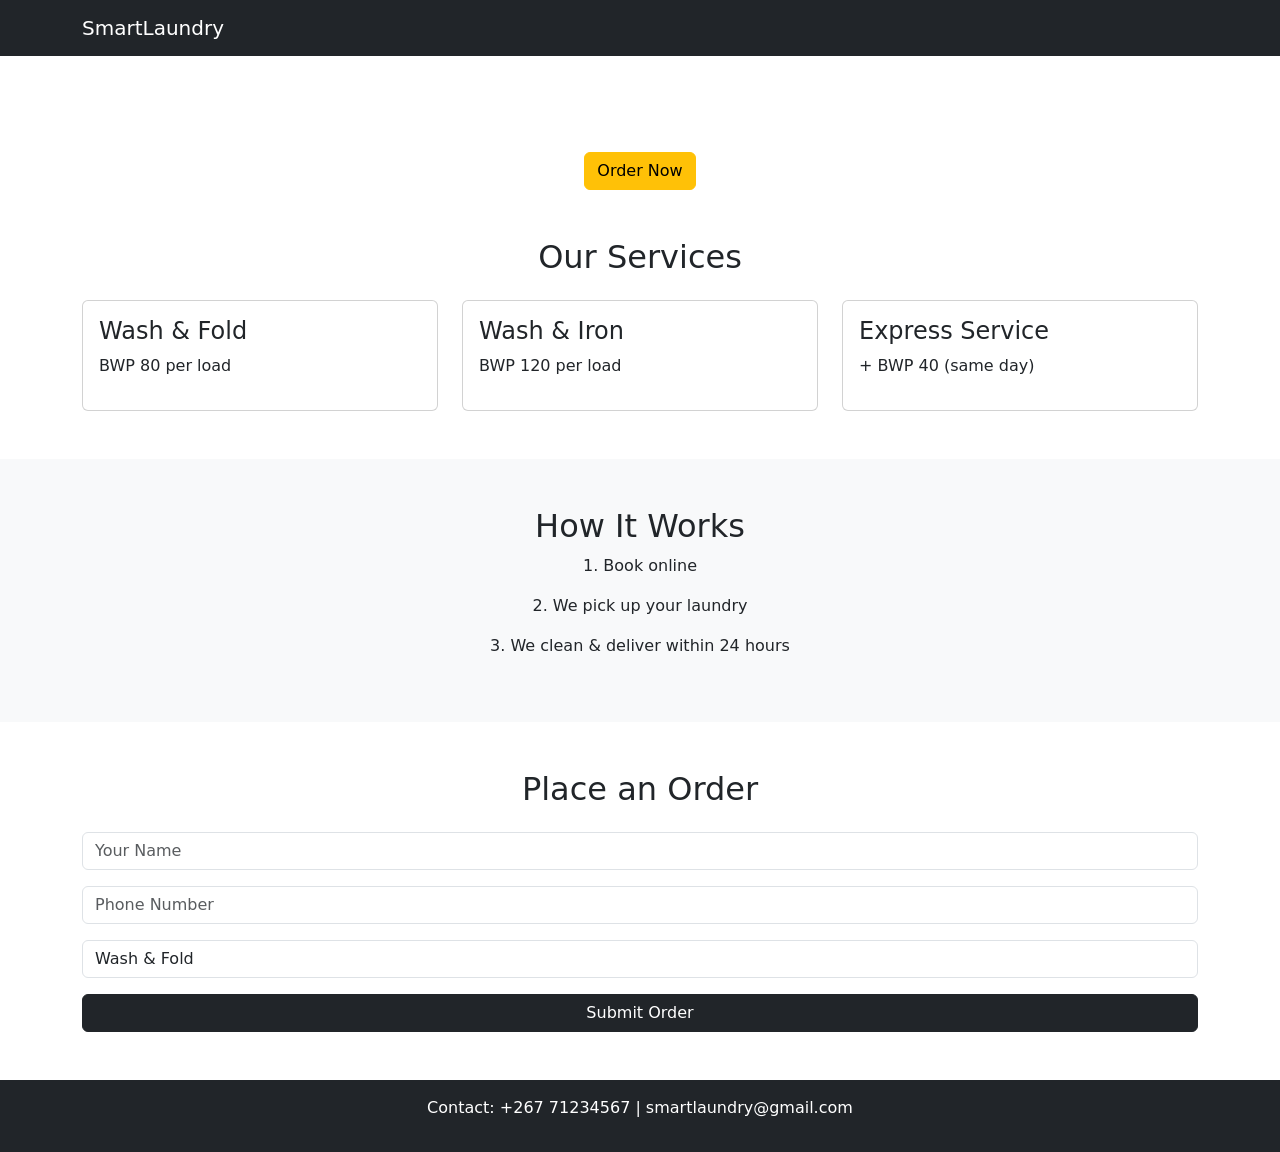
==== index.html @ 8b80cc95 "Initial Development" ====
<!DOCTYPE html>
<html lang="en">
<head>
    <meta charset="UTF-8">
    <meta name="viewport" content="width=device-width, initial-scale=1.0">
    <title>SmartLaundry Botswana</title>

    <!-- Bootstrap -->
    <link href="https://cdn.jsdelivr.net/npm/bootstrap@5.3.0/dist/css/bootstrap.min.css" rel="stylesheet">

    <link rel="stylesheet" href="style.css">
</head>
<body>

<!-- NAVBAR -->
<nav class="navbar navbar-expand-lg navbar-dark bg-dark">
  <div class="container">
    <a class="navbar-brand" href="#">SmartLaundry</a>
  </div>
</nav>

<!-- HERO -->
<section class="hero text-center text-white d-flex align-items-center">
    <div class="container">
        <h1>Laundry Pickup & Delivery in Gaborone</h1>
        <p>Fast, Affordable & Convenient</p>
        <a href="#order" class="btn btn-warning">Order Now</a>
    </div>
</section>

<!-- SERVICES -->
<section class="container my-5">
    <h2 class="text-center mb-4">Our Services</h2>
    <div class="row">

        <div class="col-md-4">
            <div class="card p-3">
                <h4>Wash & Fold</h4>
                <p>BWP 80 per load</p>
            </div>
        </div>

        <div class="col-md-4">
            <div class="card p-3">
                <h4>Wash & Iron</h4>
                <p>BWP 120 per load</p>
            </div>
        </div>

        <div class="col-md-4">
            <div class="card p-3">
                <h4>Express Service</h4>
                <p>+ BWP 40 (same day)</p>
            </div>
        </div>

    </div>
</section>

<!-- HOW IT WORKS -->
<section class="bg-light py-5">
    <div class="container text-center">
        <h2>How It Works</h2>
        <p>1. Book online</p>
        <p>2. We pick up your laundry</p>
        <p>3. We clean & deliver within 24 hours</p>
    </div>
</section>

<!-- ORDER FORM -->
<section id="order" class="container my-5">
    <h2 class="text-center mb-4">Place an Order</h2>

    <form id="orderForm">
        <input class="form-control mb-3" type="text" placeholder="Your Name" required>
        <input class="form-control mb-3" type="text" placeholder="Phone Number" required>
        
        <select class="form-control mb-3">
            <option>Wash & Fold</option>
            <option>Wash & Iron</option>
            <option>Express</option>
        </select>

        <button class="btn btn-dark w-100">Submit Order</button>
    </form>
</section>

<!-- CONTACT -->
<footer class="bg-dark text-white text-center p-3">
    <p>Contact: +267 71234567 | smartlaundry@gmail.com</p>
</footer>

<script src="script.js"></script>
</body>
</html>
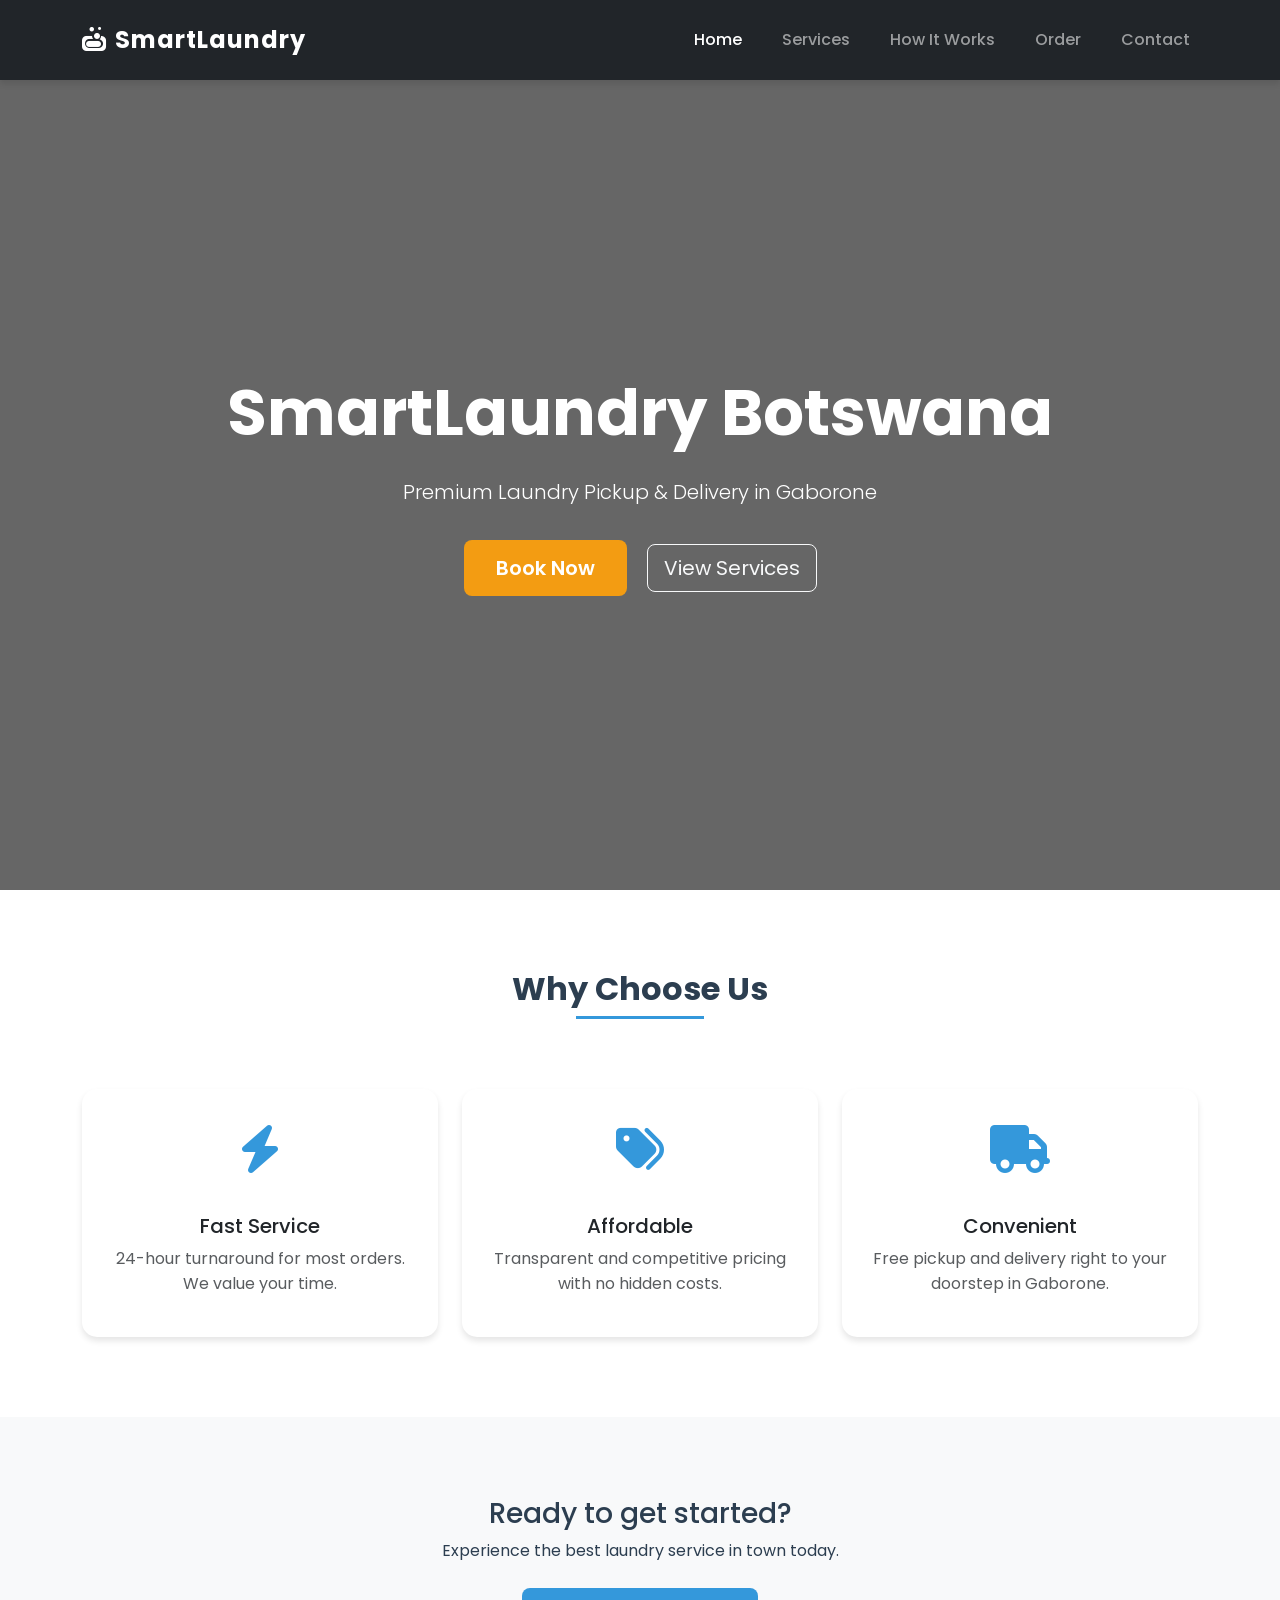
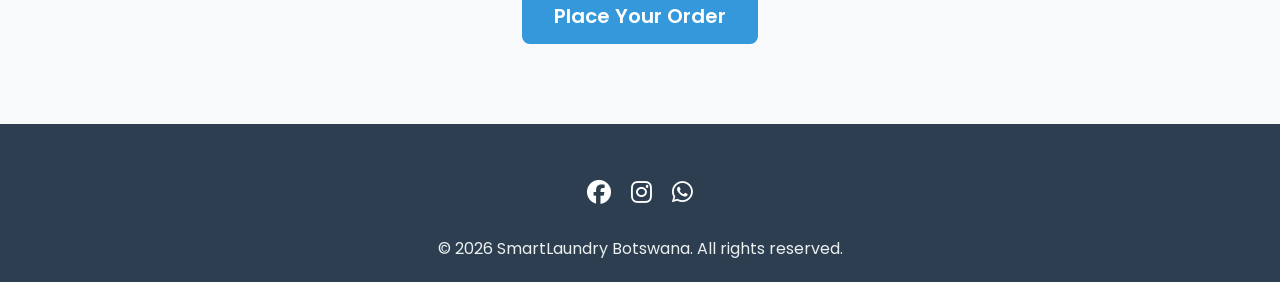
==== commit c2b3d30c: "Update 2" ====
--- a/index.html
+++ b/index.html
@@ -1,95 +1,106 @@
 <!DOCTYPE html>
 <html lang="en">
 <head>
-    <meta charset="UTF-8">
-    <meta name="viewport" content="width=device-width, initial-scale=1.0">
-    <title>SmartLaundry Botswana</title>
+  <meta charset="UTF-8">
+  <meta name="viewport" content="width=device-width, initial-scale=1.0">
+  <title>SmartLaundry Botswana | Premium Laundry Services</title>
 
-    <!-- Bootstrap -->
-    <link href="https://cdn.jsdelivr.net/npm/bootstrap@5.3.0/dist/css/bootstrap.min.css" rel="stylesheet">
-
-    <link rel="stylesheet" href="style.css">
+  <link href="https://cdn.jsdelivr.net/npm/bootstrap@5.3.0/dist/css/bootstrap.min.css" rel="stylesheet">
+  <link rel="stylesheet" href="https://cdnjs.cloudflare.com/ajax/libs/font-awesome/6.4.0/css/all.min.css">
+  <link rel="stylesheet" href="styles.css">
 </head>
 <body>
 
 <!-- NAVBAR -->
-<nav class="navbar navbar-expand-lg navbar-dark bg-dark">
+<nav class="navbar navbar-expand-lg navbar-dark bg-dark sticky-top">
   <div class="container">
-    <a class="navbar-brand" href="#">SmartLaundry</a>
+    <a class="navbar-brand" href="index.html">
+      <i class="fas fa-soap me-2"></i>SmartLaundry
+    </a>
+
+    <button class="navbar-toggler" type="button" data-bs-toggle="collapse" data-bs-target="#nav">
+      <span class="navbar-toggler-icon"></span>
+    </button>
+
+    <div class="collapse navbar-collapse" id="nav">
+      <ul class="navbar-nav ms-auto">
+        <li class="nav-item"><a class="nav-link active" href="index.html">Home</a></li>
+        <li class="nav-item"><a class="nav-link" href="services.html">Services</a></li>
+        <li class="nav-item"><a class="nav-link" href="how-it-works.html">How It Works</a></li>
+        <li class="nav-item"><a class="nav-link" href="order.html">Order</a></li>
+        <li class="nav-item"><a class="nav-link" href="contact.html">Contact</a></li>
+      </ul>
+    </div>
   </div>
 </nav>
 
 <!-- HERO -->
-<section class="hero text-center text-white d-flex align-items-center">
-    <div class="container">
-        <h1>Laundry Pickup & Delivery in Gaborone</h1>
-        <p>Fast, Affordable & Convenient</p>
-        <a href="#order" class="btn btn-warning">Order Now</a>
+<section class="hero text-white text-center">
+  <div class="container">
+    <h1 class="display-3 fw-bold">SmartLaundry Botswana</h1>
+    <p class="lead">Premium Laundry Pickup & Delivery in Gaborone</p>
+    <div class="mt-4">
+      <a href="order.html" class="btn btn-warning btn-lg me-3">Book Now</a>
+      <a href="services.html" class="btn btn-outline-light btn-lg">View Services</a>
     </div>
+  </div>
 </section>
 
-<!-- SERVICES -->
-<section class="container my-5">
-    <h2 class="text-center mb-4">Our Services</h2>
-    <div class="row">
-
-        <div class="col-md-4">
-            <div class="card p-3">
-                <h4>Wash & Fold</h4>
-                <p>BWP 80 per load</p>
-            </div>
+<!-- WHY US -->
+<section class="container text-center">
+  <h2 class="mb-5">Why Choose Us</h2>
+  <div class="row g-4 mt-2">
+    <div class="col-md-4">
+      <div class="card h-100 p-4">
+        <div class="feature-icon">
+          <i class="fas fa-bolt"></i>
         </div>
-
-        <div class="col-md-4">
-            <div class="card p-3">
-                <h4>Wash & Iron</h4>
-                <p>BWP 120 per load</p>
-            </div>
+        <h5>Fast Service</h5>
+        <p class="text-muted">24-hour turnaround for most orders. We value your time.</p>
+      </div>
+    </div>
+    <div class="col-md-4">
+      <div class="card h-100 p-4">
+        <div class="feature-icon">
+          <i class="fas fa-tags"></i>
         </div>
-
-        <div class="col-md-4">
-            <div class="card p-3">
-                <h4>Express Service</h4>
-                <p>+ BWP 40 (same day)</p>
-            </div>
+        <h5>Affordable</h5>
+        <p class="text-muted">Transparent and competitive pricing with no hidden costs.</p>
+      </div>
+    </div>
+    <div class="col-md-4">
+      <div class="card h-100 p-4">
+        <div class="feature-icon">
+          <i class="fas fa-truck"></i>
         </div>
-
+        <h5>Convenient</h5>
+        <p class="text-muted">Free pickup and delivery right to your doorstep in Gaborone.</p>
+      </div>
     </div>
+  </div>
 </section>
 
-<!-- HOW IT WORKS -->
-<section class="bg-light py-5">
-    <div class="container text-center">
-        <h2>How It Works</h2>
-        <p>1. Book online</p>
-        <p>2. We pick up your laundry</p>
-        <p>3. We clean & deliver within 24 hours</p>
-    </div>
+<!-- CTA -->
+<section class="bg-light text-center">
+  <div class="container">
+    <h3>Ready to get started?</h3>
+    <p class="mb-4">Experience the best laundry service in town today.</p>
+    <a href="order.html" class="btn btn-primary btn-lg">Place Your Order</a>
+  </div>
 </section>
 
-<!-- ORDER FORM -->
-<section id="order" class="container my-5">
-    <h2 class="text-center mb-4">Place an Order</h2>
-
-    <form id="orderForm">
-        <input class="form-control mb-3" type="text" placeholder="Your Name" required>
-        <input class="form-control mb-3" type="text" placeholder="Phone Number" required>
-        
-        <select class="form-control mb-3">
-            <option>Wash & Fold</option>
-            <option>Wash & Iron</option>
-            <option>Express</option>
-        </select>
-
-        <button class="btn btn-dark w-100">Submit Order</button>
-    </form>
-</section>
-
-<!-- CONTACT -->
-<footer class="bg-dark text-white text-center p-3">
-    <p>Contact: +267 71234567 | smartlaundry@gmail.com</p>
+<footer class="text-center">
+  <div class="container">
+    <div class="mb-4">
+      <a href="#" class="text-white me-3 fs-4"><i class="fab fa-facebook"></i></a>
+      <a href="#" class="text-white me-3 fs-4"><i class="fab fa-instagram"></i></a>
+      <a href="#" class="text-white fs-4"><i class="fab fa-whatsapp"></i></a>
+    </div>
+    <p>&copy; 2026 SmartLaundry Botswana. All rights reserved.</p>
+  </div>
 </footer>
 
+<script src="https://cdn.jsdelivr.net/npm/bootstrap@5.3.0/dist/js/bootstrap.bundle.min.js"></script>
 <script src="script.js"></script>
 </body>
-</html>+</html>
--- a/styles.css
+++ b/styles.css
@@ -0,0 +1,162 @@
+@import url('https://fonts.googleapis.com/css2?family=Poppins:wght@300;400;600;700&display=swap');
+
+:root {
+  --primary-color: #2c3e50;
+  --secondary-color: #3498db;
+  --accent-color: #f39c12;
+  --text-light: #ecf0f1;
+  --text-dark: #2c3e50;
+  --bg-light: #f8f9fa;
+  --shadow: 0 4px 6px rgba(0, 0, 0, 0.1);
+  --transition: all 0.3s ease;
+}
+
+body {
+  font-family: 'Poppins', sans-serif;
+  color: var(--text-dark);
+  line-height: 1.6;
+}
+
+/* NAVBAR */
+.navbar {
+  padding: 1rem 0;
+  box-shadow: var(--shadow);
+}
+
+.navbar-brand {
+  font-weight: 700;
+  font-size: 1.5rem;
+  letter-spacing: 1px;
+}
+
+.nav-link {
+  font-weight: 500;
+  margin-left: 1.5rem;
+  transition: var(--transition);
+}
+
+.nav-link:hover {
+  color: var(--secondary-color) !important;
+}
+
+/* HERO */
+.hero {
+  height: 90vh;
+  background: linear-gradient(rgba(0, 0, 0, 0.6), rgba(0, 0, 0, 0.6)), url('https://images.unsplash.com/photo-1581578731548-c64695cc6952') center/cover;
+  display: flex;
+  align-items: center;
+  justify-content: center;
+}
+
+.hero h1 {
+  font-size: 4rem;
+  font-weight: 700;
+  margin-bottom: 1.5rem;
+}
+
+.hero p {
+  font-size: 1.25rem;
+  margin-bottom: 2rem;
+}
+
+/* BUTTONS */
+.btn-primary {
+  background-color: var(--secondary-color);
+  border: none;
+  padding: 0.8rem 2rem;
+  font-weight: 600;
+  transition: var(--transition);
+}
+
+.btn-primary:hover {
+  background-color: #2980b9;
+  transform: translateY(-2px);
+  box-shadow: var(--shadow);
+}
+
+.btn-warning {
+  background-color: var(--accent-color);
+  border: none;
+  color: white;
+  padding: 0.8rem 2rem;
+  font-weight: 600;
+  transition: var(--transition);
+}
+
+.btn-warning:hover {
+  background-color: #e67e22;
+  transform: translateY(-2px);
+  box-shadow: var(--shadow);
+  color: white;
+}
+
+/* SECTIONS */
+section {
+  padding: 80px 0;
+}
+
+h2 {
+  font-weight: 700;
+  margin-bottom: 3rem;
+  position: relative;
+  display: inline-block;
+}
+
+h2::after {
+  content: '';
+  position: absolute;
+  width: 50%;
+  height: 3px;
+  background: var(--secondary-color);
+  bottom: -10px;
+  left: 25%;
+}
+
+/* CARDS */
+.card {
+  border: none;
+  border-radius: 15px;
+  box-shadow: var(--shadow);
+  transition: var(--transition);
+  overflow: hidden;
+}
+
+.card:hover {
+  transform: translateY(-10px);
+  box-shadow: 0 10px 20px rgba(0, 0, 0, 0.15);
+}
+
+.feature-icon {
+  font-size: 3rem;
+  color: var(--secondary-color);
+  margin-bottom: 1.5rem;
+}
+
+/* FOOTER */
+footer {
+  background-color: var(--primary-color);
+  color: var(--text-light);
+  padding: 50px 0 20px;
+}
+
+footer p {
+  margin-bottom: 0;
+}
+
+/* FORMS */
+.form-control {
+  padding: 0.8rem;
+  border-radius: 8px;
+  border: 1px solid #ddd;
+}
+
+.form-control:focus {
+  box-shadow: 0 0 0 0.25rem rgba(52, 152, 219, 0.25);
+  border-color: var(--secondary-color);
+}
+
+@media (max-width: 768px) {
+  .hero h1 {
+    font-size: 2.5rem;
+  }
+}
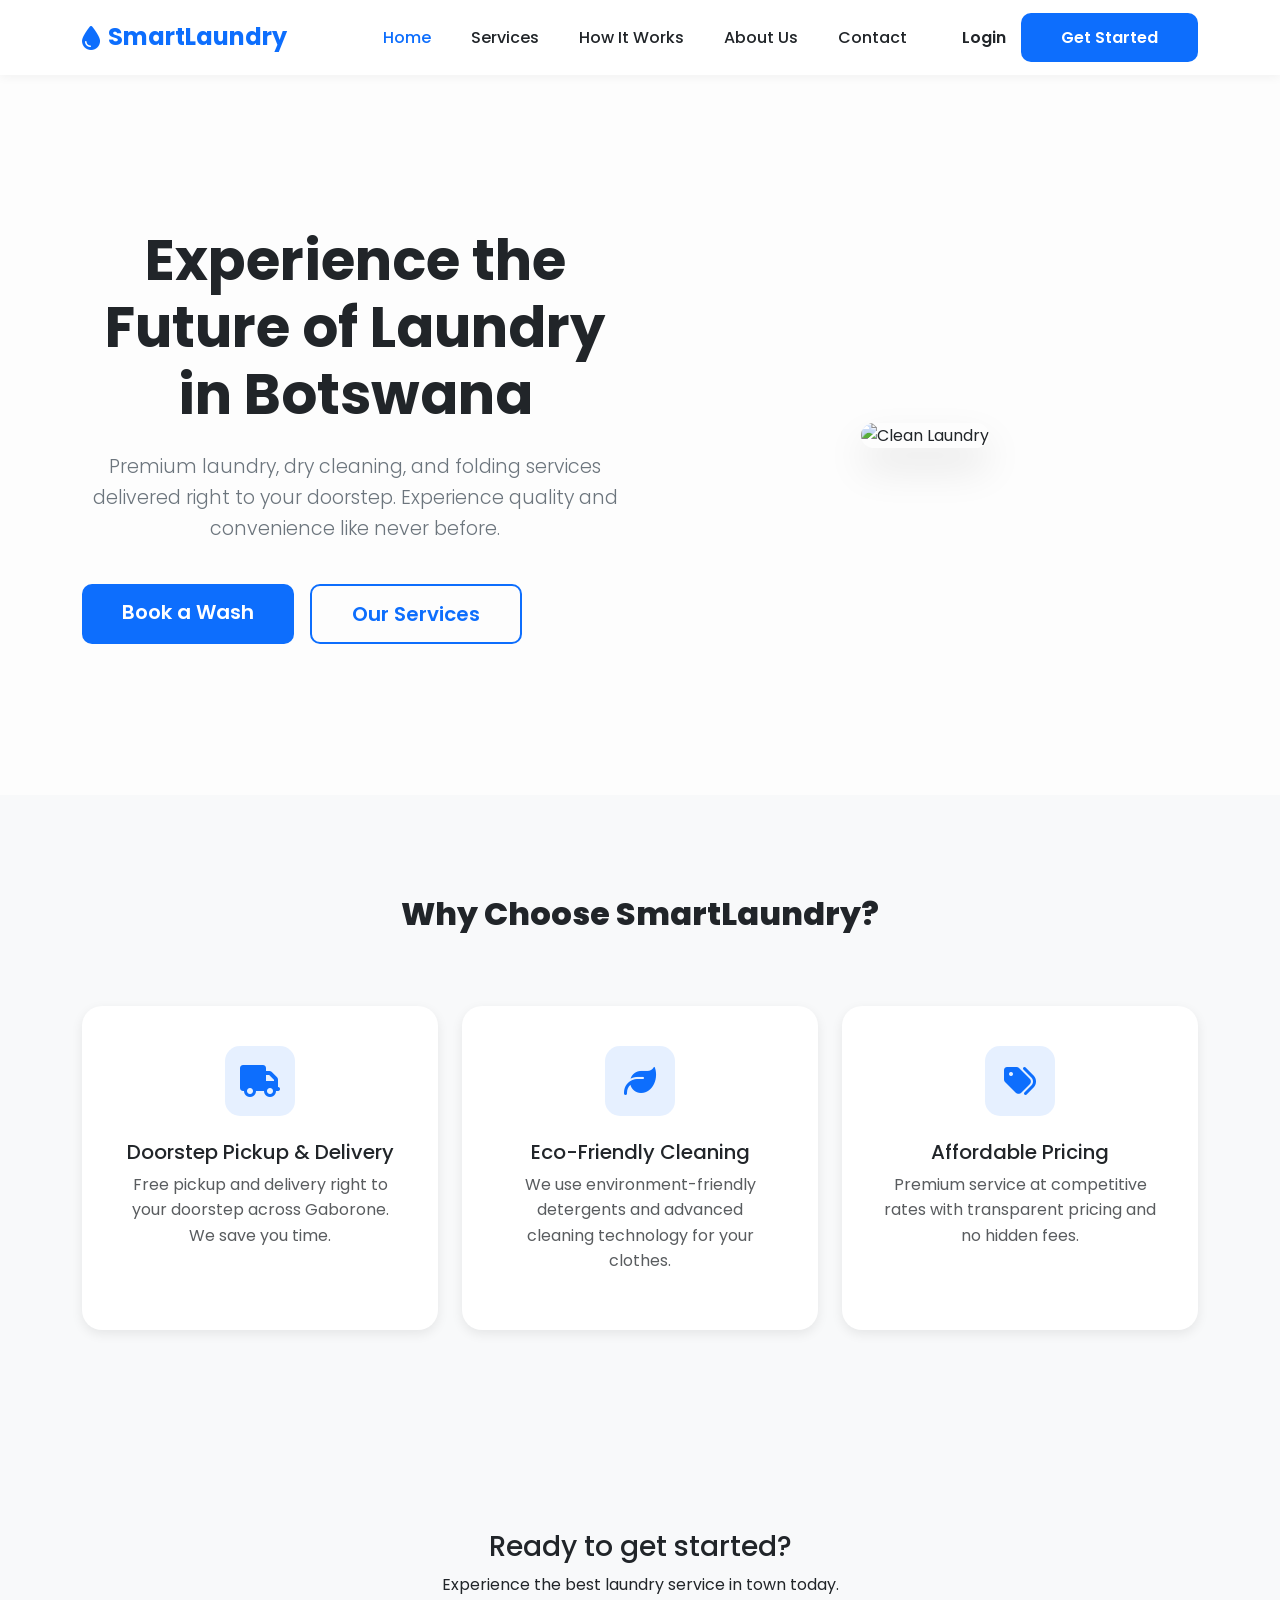
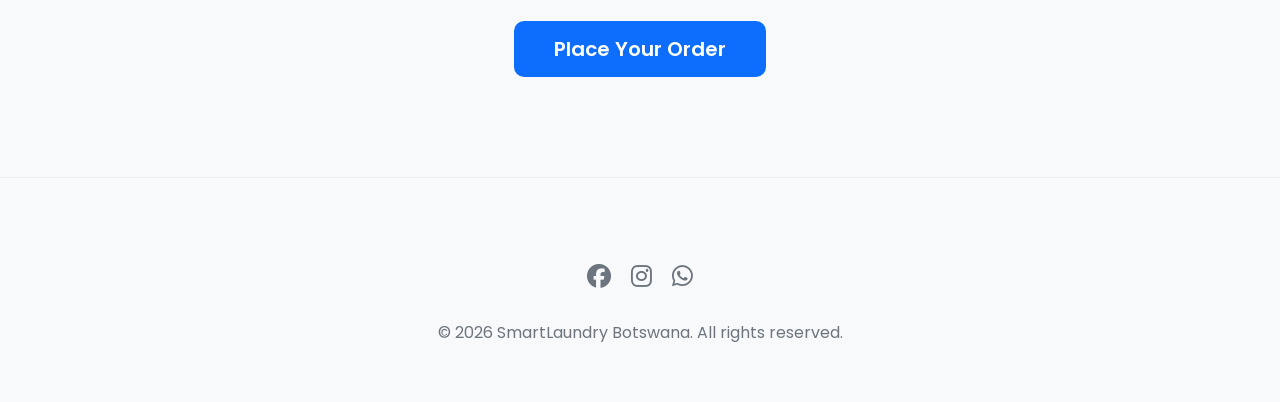
==== commit 377494a2: "update 4" ====
--- a/index.html
+++ b/index.html
@@ -12,10 +12,10 @@
 <body>
 
 <!-- NAVBAR -->
-<nav class="navbar navbar-expand-lg navbar-dark bg-dark sticky-top">
+<nav class="navbar navbar-expand-lg sticky-top">
   <div class="container">
     <a class="navbar-brand" href="index.html">
-      <i class="fas fa-soap me-2"></i>SmartLaundry
+      <i class="fas fa-droplet me-2"></i>SmartLaundry
     </a>
 
     <button class="navbar-toggler" type="button" data-bs-toggle="collapse" data-bs-target="#nav">
@@ -23,58 +23,71 @@
     </button>
 
     <div class="collapse navbar-collapse" id="nav">
-      <ul class="navbar-nav ms-auto">
+      <ul class="navbar-nav mx-auto">
         <li class="nav-item"><a class="nav-link active" href="index.html">Home</a></li>
         <li class="nav-item"><a class="nav-link" href="services.html">Services</a></li>
         <li class="nav-item"><a class="nav-link" href="how-it-works.html">How It Works</a></li>
-        <li class="nav-item"><a class="nav-link" href="order.html">Order</a></li>
+        <li class="nav-item"><a class="nav-link" href="about-us.html">About Us</a></li>
         <li class="nav-item"><a class="nav-link" href="contact.html">Contact</a></li>
       </ul>
+      <div class="d-flex align-items-center">
+        <a href="#" class="btn-login">Login</a>
+        <a href="order.html" class="btn btn-primary">Get Started</a>
+      </div>
     </div>
   </div>
 </nav>
 
 <!-- HERO -->
-<section class="hero text-white text-center">
+<section class="hero">
   <div class="container">
-    <h1 class="display-3 fw-bold">SmartLaundry Botswana</h1>
-    <p class="lead">Premium Laundry Pickup & Delivery in Gaborone</p>
-    <div class="mt-4">
-      <a href="order.html" class="btn btn-warning btn-lg me-3">Book Now</a>
-      <a href="services.html" class="btn btn-outline-light btn-lg">View Services</a>
+    <div class="row align-items-center">
+      <div class="col-lg-6">
+        <h1 class="display-4 fw-bold">Experience the Future of Laundry in Botswana</h1>
+        <p class="lead">Premium laundry, dry cleaning, and folding services delivered right to your doorstep. Experience quality and convenience like never before.</p>
+        <div class="d-flex gap-3 mt-4">
+          <a href="order.html" class="btn btn-primary btn-lg">Book a Wash</a>
+          <a href="services.html" class="btn btn-outline-primary btn-lg">Our Services</a>
+        </div>
+      </div>
+      <div class="col-lg-6 hero-image">
+        <img src="https://images.unsplash.com/photo-1545173168-9f1947eebb7f?auto=format&fit=crop&w=800&q=80" alt="Clean Laundry" class="img-fluid">
+      </div>
     </div>
   </div>
 </section>
 
 <!-- WHY US -->
-<section class="container text-center">
-  <h2 class="mb-5">Why Choose Us</h2>
-  <div class="row g-4 mt-2">
-    <div class="col-md-4">
-      <div class="card h-100 p-4">
-        <div class="feature-icon">
-          <i class="fas fa-bolt"></i>
+<section class="bg-light">
+  <div class="container">
+    <h2 class="mb-5">Why Choose SmartLaundry?</h2>
+    <div class="row g-4 mt-2">
+      <div class="col-md-4 text-center">
+        <div class="card h-100">
+          <div class="feature-icon mx-auto">
+            <i class="fas fa-truck"></i>
+          </div>
+          <h5>Doorstep Pickup & Delivery</h5>
+          <p class="text-muted">Free pickup and delivery right to your doorstep across Gaborone. We save you time.</p>
         </div>
-        <h5>Fast Service</h5>
-        <p class="text-muted">24-hour turnaround for most orders. We value your time.</p>
       </div>
-    </div>
-    <div class="col-md-4">
-      <div class="card h-100 p-4">
-        <div class="feature-icon">
-          <i class="fas fa-tags"></i>
+      <div class="col-md-4 text-center">
+        <div class="card h-100">
+          <div class="feature-icon mx-auto">
+            <i class="fas fa-leaf"></i>
+          </div>
+          <h5>Eco-Friendly Cleaning</h5>
+          <p class="text-muted">We use environment-friendly detergents and advanced cleaning technology for your clothes.</p>
         </div>
-        <h5>Affordable</h5>
-        <p class="text-muted">Transparent and competitive pricing with no hidden costs.</p>
       </div>
-    </div>
-    <div class="col-md-4">
-      <div class="card h-100 p-4">
-        <div class="feature-icon">
-          <i class="fas fa-truck"></i>
+      <div class="col-md-4 text-center">
+        <div class="card h-100">
+          <div class="feature-icon mx-auto">
+            <i class="fas fa-tags"></i>
+          </div>
+          <h5>Affordable Pricing</h5>
+          <p class="text-muted">Premium service at competitive rates with transparent pricing and no hidden fees.</p>
         </div>
-        <h5>Convenient</h5>
-        <p class="text-muted">Free pickup and delivery right to your doorstep in Gaborone.</p>
       </div>
     </div>
   </div>
@@ -92,9 +105,9 @@
 <footer class="text-center">
   <div class="container">
     <div class="mb-4">
-      <a href="#" class="text-white me-3 fs-4"><i class="fab fa-facebook"></i></a>
-      <a href="#" class="text-white me-3 fs-4"><i class="fab fa-instagram"></i></a>
-      <a href="#" class="text-white fs-4"><i class="fab fa-whatsapp"></i></a>
+      <a href="#" class="me-3 fs-4"><i class="fab fa-facebook"></i></a>
+      <a href="#" class="me-3 fs-4"><i class="fab fa-instagram"></i></a>
+      <a href="#" class="fs-4"><i class="fab fa-whatsapp"></i></a>
     </div>
     <p>&copy; 2026 SmartLaundry Botswana. All rights reserved.</p>
   </div>
--- a/styles.css
+++ b/styles.css
@@ -1,13 +1,13 @@
 @import url('https://fonts.googleapis.com/css2?family=Poppins:wght@300;400;600;700&display=swap');
 
 :root {
-  --primary-color: #2c3e50;
-  --secondary-color: #3498db;
-  --accent-color: #f39c12;
-  --text-light: #ecf0f1;
-  --text-dark: #2c3e50;
+  --primary-color: #0d6efd;
+  --secondary-color: #0d6efd;
+  --accent-color: #ffc107;
+  --text-light: #f8f9fa;
+  --text-dark: #212529;
   --bg-light: #f8f9fa;
-  --shadow: 0 4px 6px rgba(0, 0, 0, 0.1);
+  --shadow: 0 4px 12px rgba(0, 0, 0, 0.08);
   --transition: all 0.3s ease;
 }
 
@@ -19,128 +19,188 @@
 
 /* NAVBAR */
 .navbar {
-  padding: 1rem 0;
-  box-shadow: var(--shadow);
+  padding: 0.8rem 0;
+  background: white !important;
+  box-shadow: 0 2px 10px rgba(0,0,0,0.05);
 }
 
 .navbar-brand {
   font-weight: 700;
   font-size: 1.5rem;
-  letter-spacing: 1px;
+  color: var(--primary-color) !important;
+  display: flex;
+  align-items: center;
+}
+
+.navbar-brand i {
+  margin-right: 10px;
 }
 
 .nav-link {
   font-weight: 500;
   margin-left: 1.5rem;
-  transition: var(--transition);
-}
-
-.nav-link:hover {
-  color: var(--secondary-color) !important;
-}
-
-/* HERO */
-.hero {
-  height: 90vh;
-  background: linear-gradient(rgba(0, 0, 0, 0.6), rgba(0, 0, 0, 0.6)), url('https://images.unsplash.com/photo-1581578731548-c64695cc6952') center/cover;
+  color: var(--text-dark) !important;
+  transition: var(--transition);
+}
+
+.nav-link:hover, .nav-link.active {
+  color: var(--primary-color) !important;
+}
+
+/* HERO & PAGE HEADERS */
+.hero, .page-header {
   display: flex;
   align-items: center;
   justify-content: center;
+  text-align: center;
+}
+
+.hero {
+  padding: 100px 0;
+  background: #fdfdfd;
+  min-height: 80vh;
+}
+
+.page-header {
+  padding: 80px 0;
+  background: #f8f9fa;
+  border-bottom: 1px solid #eee;
+  flex-direction: column;
 }
 
 .hero h1 {
-  font-size: 4rem;
-  font-weight: 700;
+  font-size: 3.5rem;
+  font-weight: 800;
+  line-height: 1.2;
   margin-bottom: 1.5rem;
+  color: var(--text-dark);
 }
 
 .hero p {
-  font-size: 1.25rem;
-  margin-bottom: 2rem;
+  font-size: 1.2rem;
+  color: #6c757d;
+  margin-bottom: 2.5rem;
+}
+
+.hero-image img {
+  border-radius: 20px;
+  box-shadow: 0 20px 40px rgba(0,0,0,0.1);
 }
 
 /* BUTTONS */
 .btn-primary {
-  background-color: var(--secondary-color);
+  background-color: var(--primary-color);
   border: none;
-  padding: 0.8rem 2rem;
+  padding: 0.8rem 2.5rem;
   font-weight: 600;
+  border-radius: 10px;
   transition: var(--transition);
 }
 
 .btn-primary:hover {
-  background-color: #2980b9;
+  background-color: #0b5ed7;
   transform: translateY(-2px);
-  box-shadow: var(--shadow);
-}
-
-.btn-warning {
-  background-color: var(--accent-color);
-  border: none;
+  box-shadow: 0 8px 15px rgba(13, 110, 253, 0.2);
+}
+
+.btn-outline-primary {
+  border: 2px solid var(--primary-color);
+  color: var(--primary-color);
+  padding: 0.8rem 2.5rem;
+  font-weight: 600;
+  border-radius: 10px;
+  transition: var(--transition);
+}
+
+.btn-outline-primary:hover {
+  background-color: var(--primary-color);
   color: white;
-  padding: 0.8rem 2rem;
+  transform: translateY(-2px);
+}
+
+.btn-login {
+  color: var(--text-dark);
   font-weight: 600;
-  transition: var(--transition);
-}
-
-.btn-warning:hover {
-  background-color: #e67e22;
-  transform: translateY(-2px);
-  box-shadow: var(--shadow);
-  color: white;
+  margin-right: 15px;
+  text-decoration: none;
+}
+
+.btn-login:hover {
+  color: var(--primary-color);
 }
 
 /* SECTIONS */
 section {
-  padding: 80px 0;
+  padding: 100px 0;
 }
 
 h2 {
-  font-weight: 700;
-  margin-bottom: 3rem;
-  position: relative;
-  display: inline-block;
-}
-
-h2::after {
-  content: '';
-  position: absolute;
-  width: 50%;
-  height: 3px;
-  background: var(--secondary-color);
-  bottom: -10px;
-  left: 25%;
+  font-weight: 800;
+  margin-bottom: 1.5rem;
+  text-align: center;
 }
 
 /* CARDS */
 .card {
   border: none;
-  border-radius: 15px;
+  border-radius: 20px;
   box-shadow: var(--shadow);
   transition: var(--transition);
-  overflow: hidden;
+  padding: 40px !important;
 }
 
 .card:hover {
   transform: translateY(-10px);
-  box-shadow: 0 10px 20px rgba(0, 0, 0, 0.15);
+  box-shadow: 0 15px 30px rgba(0, 0, 0, 0.1);
 }
 
 .feature-icon {
-  font-size: 3rem;
-  color: var(--secondary-color);
+  width: 70px;
+  height: 70px;
+  background: rgba(13, 110, 253, 0.1);
+  color: var(--primary-color);
+  border-radius: 15px;
+  display: flex;
+  align-items: center;
+  justify-content: center;
+  font-size: 2rem;
   margin-bottom: 1.5rem;
+}
+
+.feature-icon.mx-auto {
+  margin-left: auto;
+  margin-right: auto;
 }
 
 /* FOOTER */
 footer {
-  background-color: var(--primary-color);
-  color: var(--text-light);
-  padding: 50px 0 20px;
-}
-
-footer p {
-  margin-bottom: 0;
+  background-color: #f8f9fa;
+  color: #6c757d;
+  padding: 80px 0 40px;
+  border-top: 1px solid #eee;
+}
+
+footer a {
+  color: #6c757d;
+  text-decoration: none;
+  transition: var(--transition);
+}
+
+footer a:hover {
+  color: var(--primary-color);
+}
+
+@media (max-width: 991px) {
+  .hero {
+    text-align: center;
+    padding: 60px 0;
+  }
+  .hero h1 {
+    font-size: 2.5rem;
+  }
+  .hero-image {
+    margin-top: 50px;
+  }
 }
 
 /* FORMS */
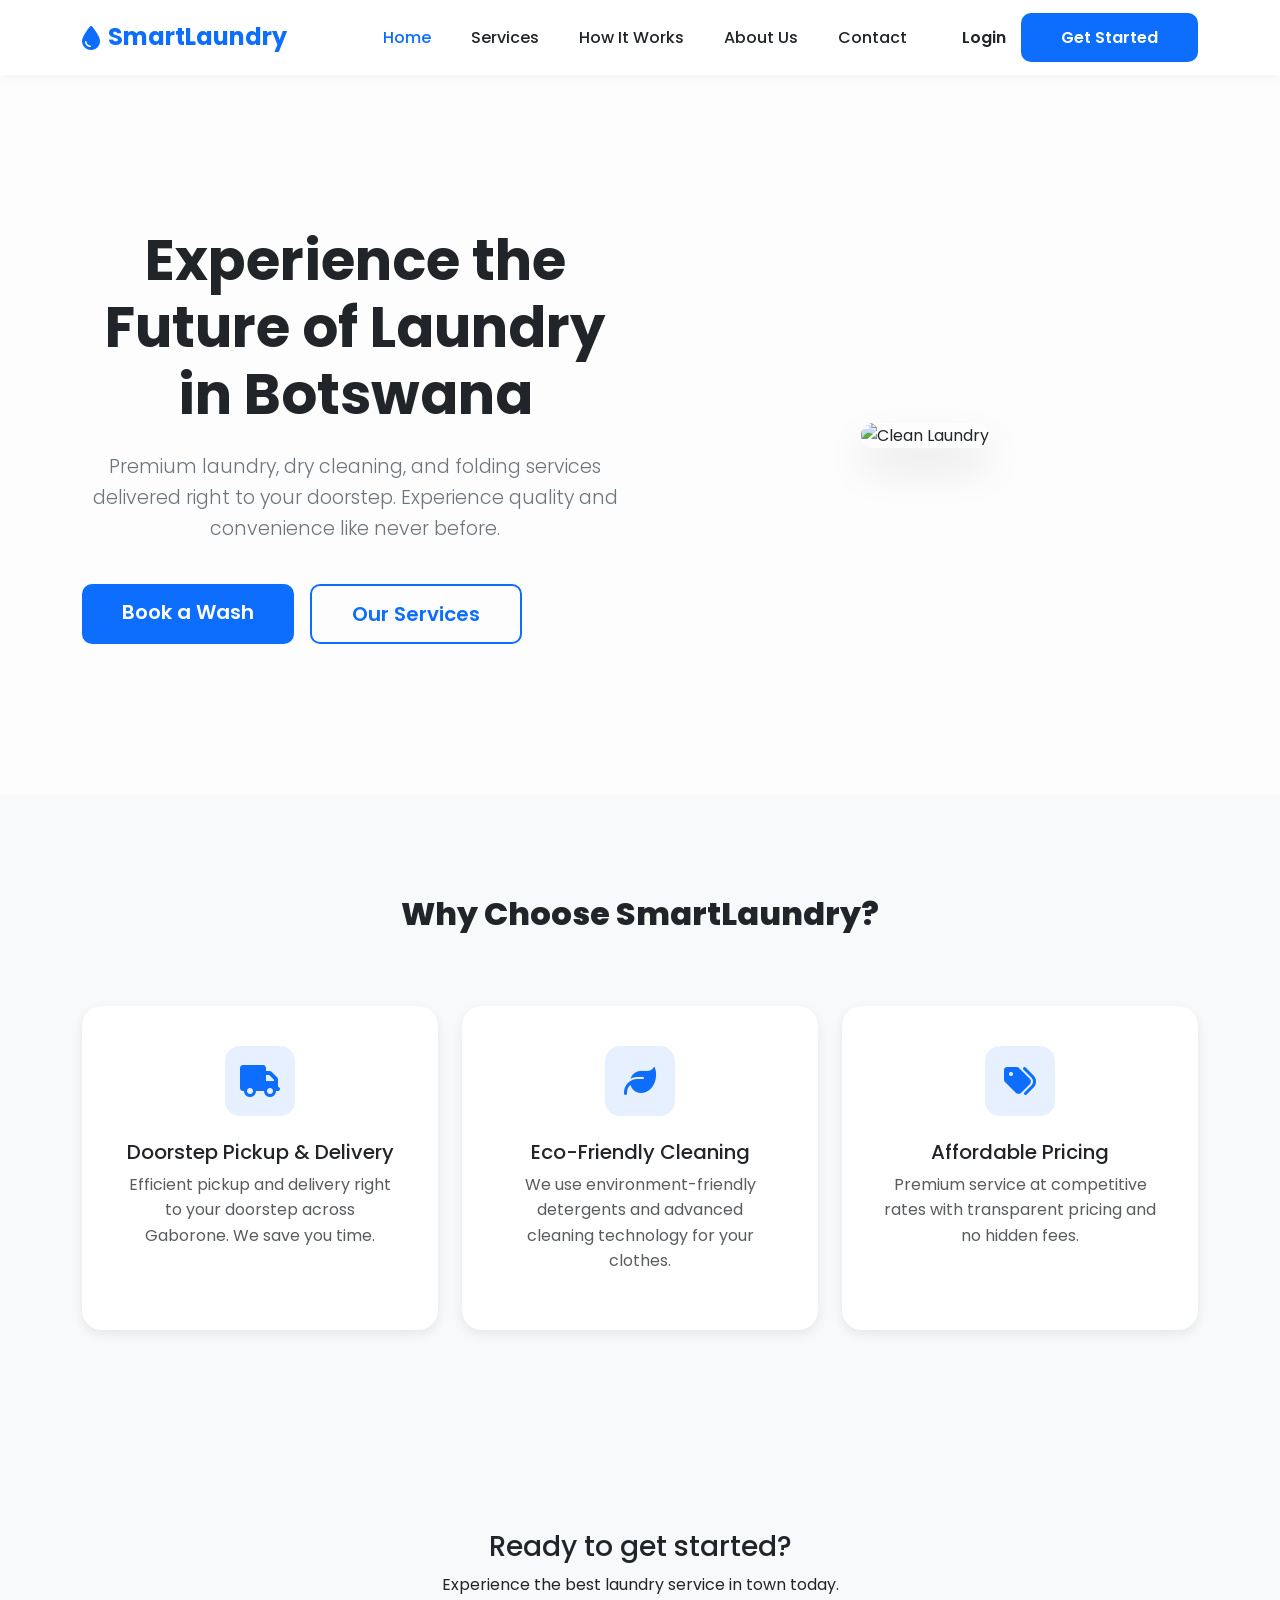
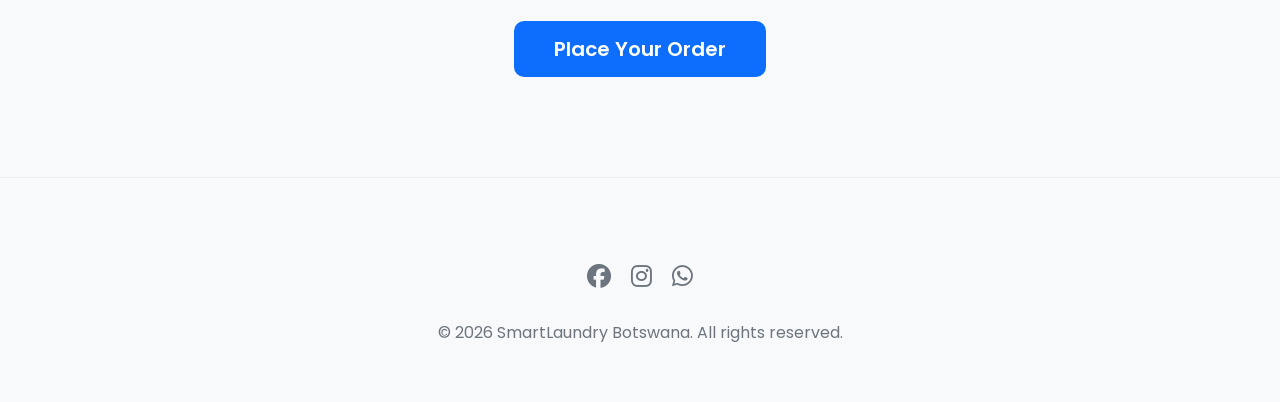
==== commit b5e0c0d0: "Update index.html" ====
--- a/index.html
+++ b/index.html
@@ -68,7 +68,7 @@
             <i class="fas fa-truck"></i>
           </div>
           <h5>Doorstep Pickup & Delivery</h5>
-          <p class="text-muted">Free pickup and delivery right to your doorstep across Gaborone. We save you time.</p>
+          <p class="text-muted">Efficient pickup and delivery right to your doorstep across Gaborone. We save you time.</p>
         </div>
       </div>
       <div class="col-md-4 text-center">
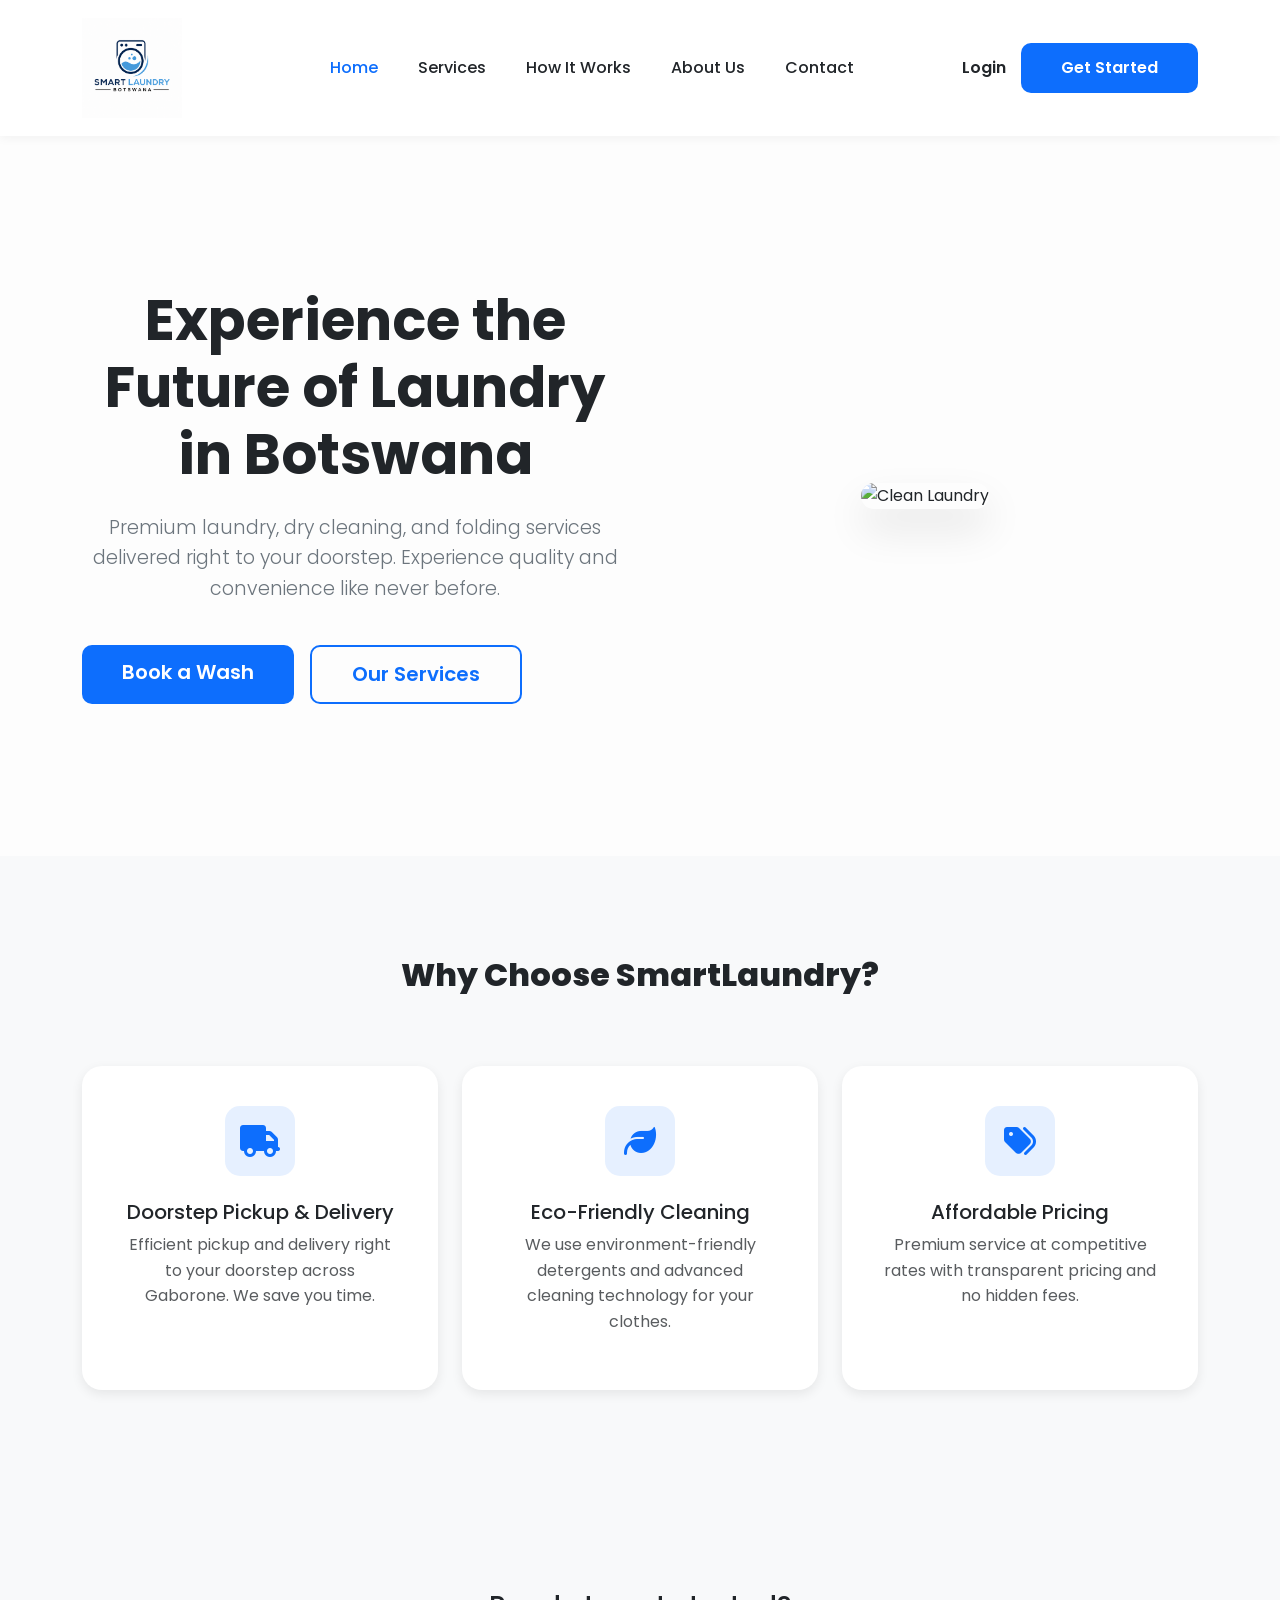
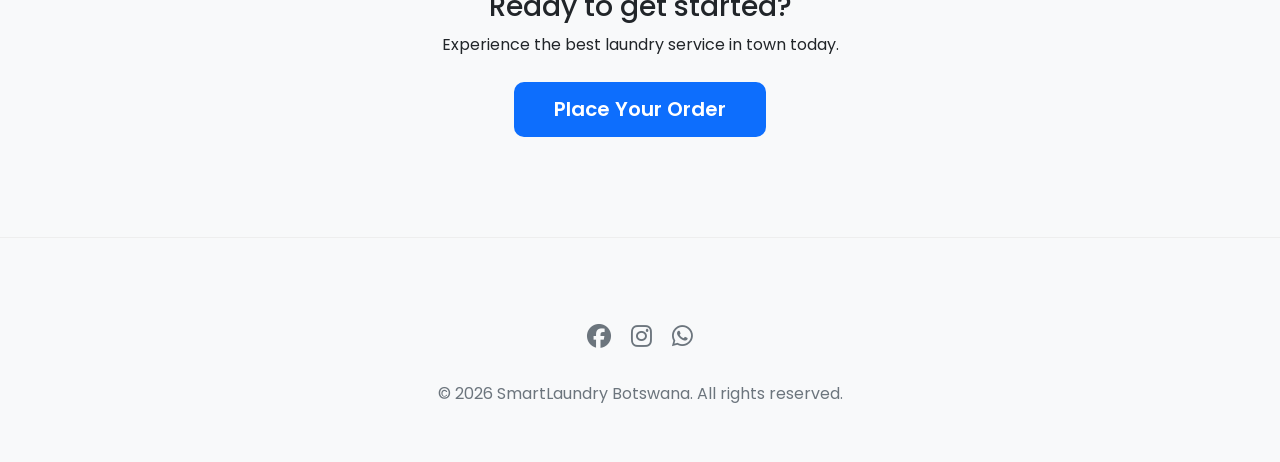
==== commit 74cdbe13: "logo update" ====
--- a/index.html
+++ b/index.html
@@ -15,7 +15,7 @@
 <nav class="navbar navbar-expand-lg sticky-top">
   <div class="container">
     <a class="navbar-brand" href="index.html">
-      <i class="fas fa-droplet me-2"></i>SmartLaundry
+      <img src="images/SBLLogo.png" alt="SmartLaundry Botswana Logo">
     </a>
 
     <button class="navbar-toggler" type="button" data-bs-toggle="collapse" data-bs-target="#nav">
--- a/styles.css
+++ b/styles.css
@@ -32,6 +32,11 @@
   align-items: center;
 }
 
+.navbar-brand img {
+  height: 100px;
+  width: auto;
+}
+
 .navbar-brand i {
   margin-right: 10px;
 }
